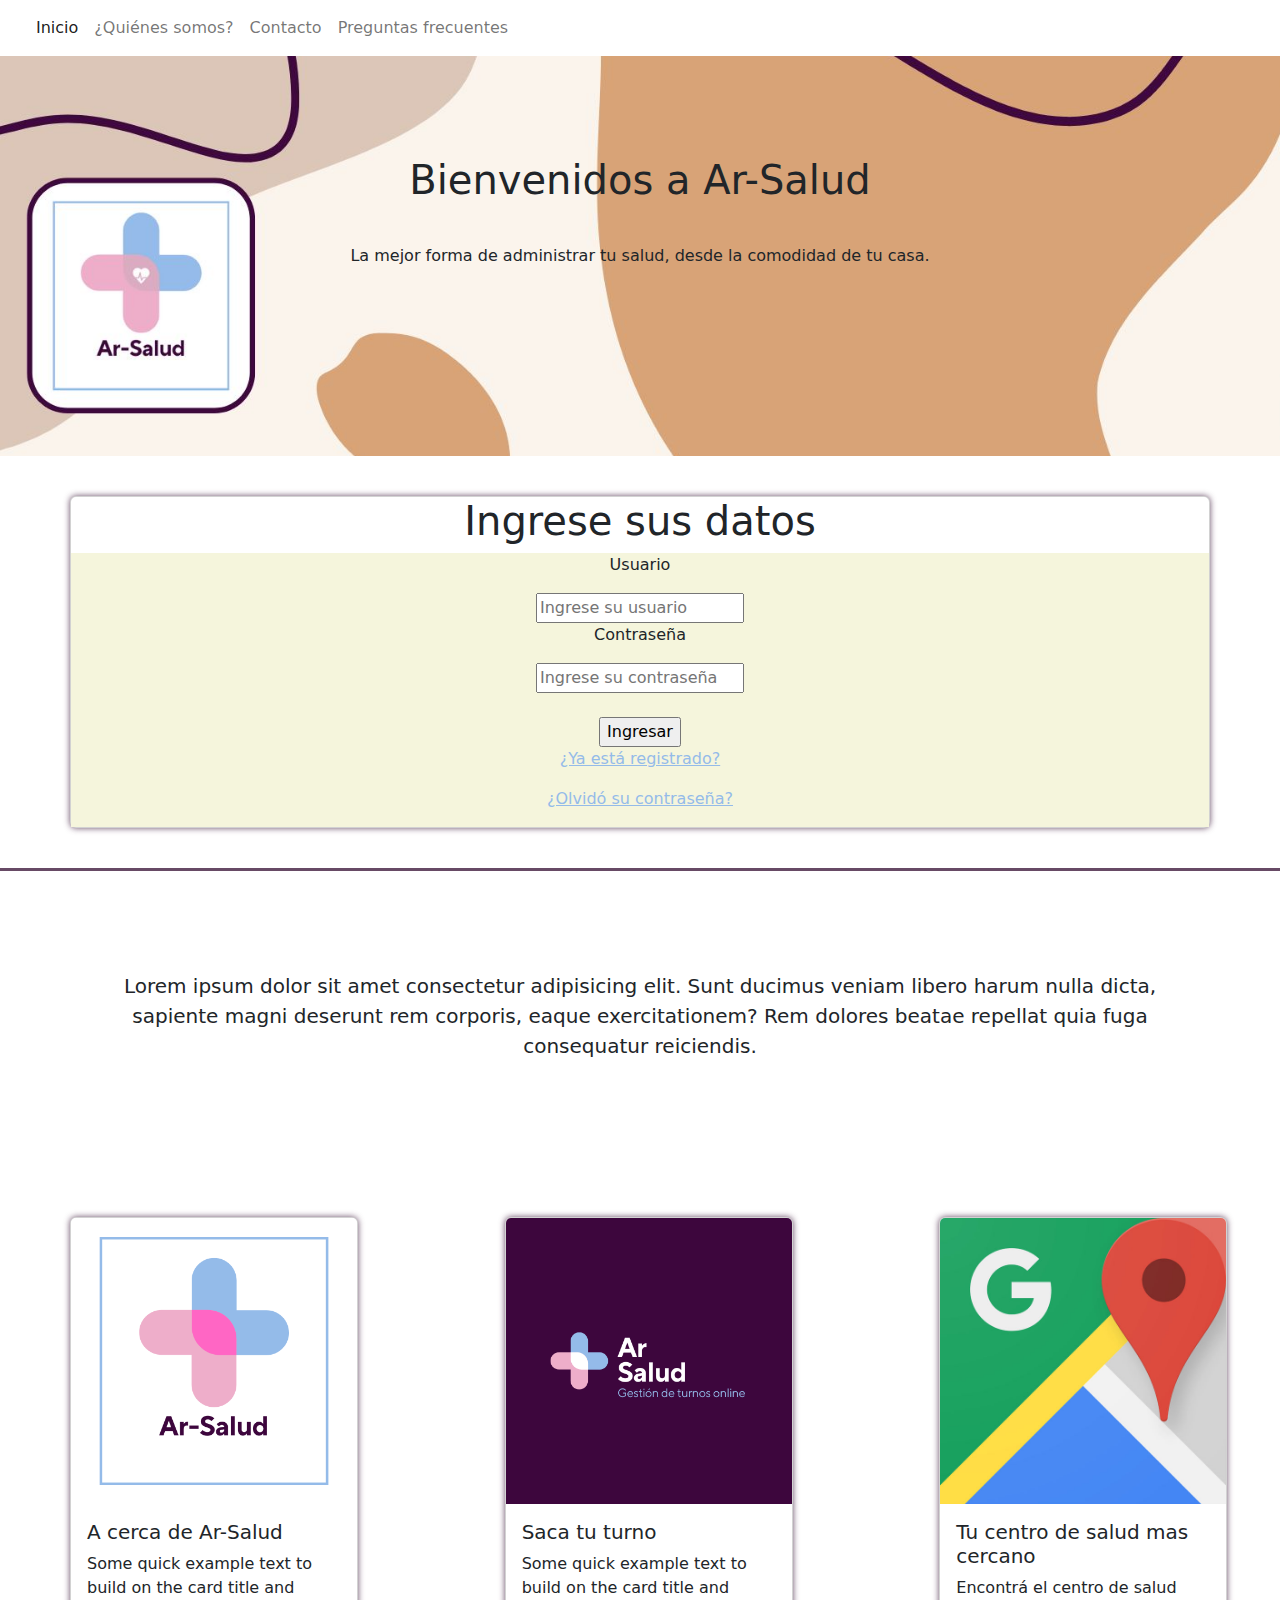
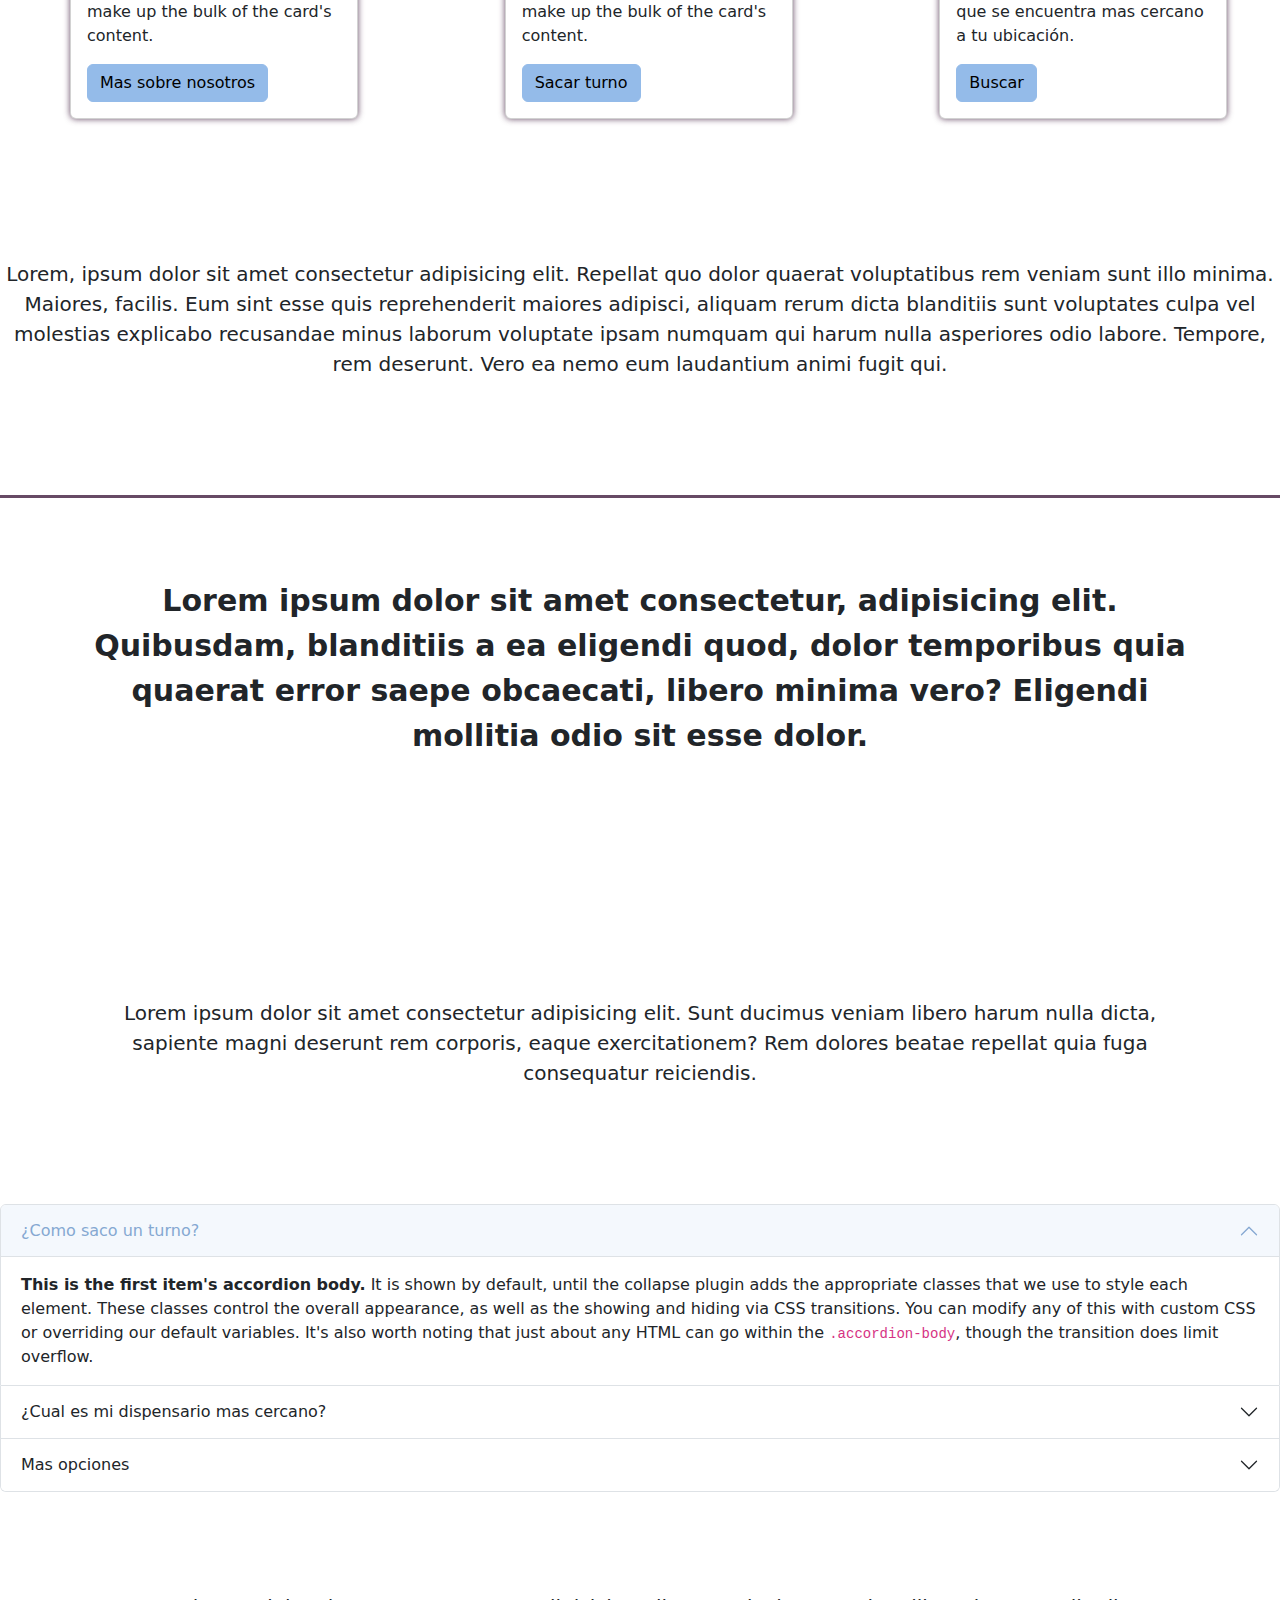
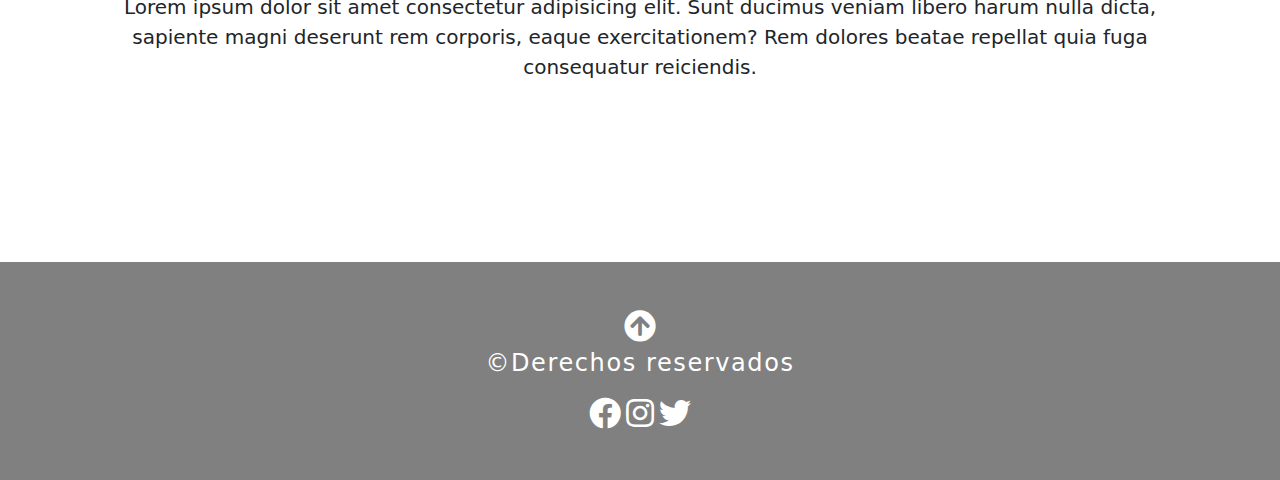
==== Frontend/HTML/main_page.html @ a55530c6 "se ordenaron las carpetas" ====
<!DOCTYPE html>
<html lang="en">
<head>
    <meta charset="UTF-8">
    <meta http-equiv="X-UA-Compatible" content="IE=edge">
    <meta name="viewport" content="width=device-width, initial-scale=1.0">
    <link rel="stylesheet" href="https://cdnjs.cloudflare.com/ajax/libs/font-awesome/5.15.3/css/all.min.css">
    <link rel="stylesheet" href="../CSS/main_page.css">
    <link rel="icon" href="../logo/icon.png">
    <title>Inicio</title>
</head>
<body>

    <nav class="navbar navbar-expand-lg bg-light">
        <div class="container-fluid">
          <a class="navbar-brand" href="#"></a>
          <button class="navbar-toggler" type="button" data-bs-toggle="collapse" data-bs-target="#navbarNavAltMarkup" aria-controls="navbarNavAltMarkup" aria-expanded="false" aria-label="Toggle navigation">
            <span class="navbar-toggler-icon"></span>
          </button>
          <div class="collapse navbar-collapse" id="navbarNavAltMarkup">
            <div class="navbar-nav">
              <a class="nav-link active" aria-current="page" href="#">Inicio</a>
              <a class="nav-link" href="#">¿Quiénes somos?</a>
              <a class="nav-link" href="#">Contacto</a>
              <a class="nav-link" href="#">Preguntas frecuentes</a>
            </div>
          </div>
        </div>
      </nav>

    <div class="imagen_fija">
        <h1 class="welcome">Bienvenidos a Ar-Salud</h1>
        <p class="texto">La mejor forma de administrar tu salud, desde la comodidad de tu casa.</p>
    </div>

    <div id="card" class="card">
      <h1 class="title">Ingrese sus datos</h1>
      <form class="form">
          <p>Usuario</p>
          <input type="text" name="usuario" placeholder="Ingrese su usuario">
          <p>Contraseña</p>
          <input type="text" name="contraseña" placeholder="Ingrese su contraseña">
          <br><br>
          <input class="button" type="submit" value="Ingresar">
          <a href="../HTML/form_registro.html"><p>¿Ya está registrado?</p></a>
          <a href="../HTML/form_recuperacion.html"><p>¿Olvidó su contraseña?</p></a>
        </form>
    </div>

    <div class="card-container">
        <p class="texto-cartas">Lorem ipsum dolor sit amet consectetur adipisicing elit. Sunt ducimus veniam libero harum nulla dicta, sapiente magni deserunt rem corporis, eaque exercitationem? Rem dolores beatae repellat quia fuga consequatur reiciendis.</p>
        <div class="row">
            <div class=" col-lg-4">
                <div class="card" style="width: 18rem;">
                    <img src="../logo/logo3.png" class="card-img-top" alt="...">
                    <div class="card-body">
                      <h5 class="card-title">A cerca de Ar-Salud</h5>
                      <p class="card-text">Some quick example text to build on the card title and make up the bulk of the card's content.</p>
                      <a href="#" class="btn btn-primary">Mas sobre nosotros</a>
                    </div>
                  </div>
            </div>
            <div class="col-lg-4">
             <div class="card" style="width: 18rem;">
               <img src="../logo/logo2.png" class="card-img-top" alt="...">
               <div class="card-body">
                 <h5 class="card-title">Saca tu turno</h5>
                 <p class="card-text">Some quick example text to build on the card title and make up the bulk of the card's content.</p>
                 <a href="#" class="btn btn-primary">Sacar turno</a>
               </div>
             </div>
            </div>
            <div class=" col-lg-4">
                <div class="card" style="width: 18rem;">
                    <img src="../Google-Maps.jpg" class="card-img-top" alt="...">
                    <div class="card-body">
                      <h5 class="card-title">Tu centro de salud mas cercano</h5>
                      <p class="card-text">Encontrá el centro de salud que se encuentra mas cercano a tu ubicación.</p>
                      <a href="#" class="btn btn-primary">Buscar</a>
                    </div>
                  </div>
            </div>
            <p class="texto-cartas">Lorem, ipsum dolor sit amet consectetur adipisicing elit. Repellat quo dolor quaerat voluptatibus rem veniam sunt illo minima. Maiores, facilis. Eum sint esse quis reprehenderit maiores adipisci, aliquam rerum dicta blanditiis sunt voluptates culpa vel molestias explicabo recusandae minus laborum voluptate ipsam numquam qui harum nulla asperiores odio labore. Tempore, rem deserunt. Vero ea nemo eum laudantium animi fugit qui.</p>
        </div>
    </div>

    <div class="advice-container">
        <p class="advice-text">Lorem ipsum dolor sit amet consectetur, adipisicing elit. Quibusdam, blanditiis a ea eligendi quod, dolor temporibus quia quaerat error saepe obcaecati, libero minima vero? Eligendi mollitia odio sit esse dolor.</p>
    </div>

    <div class="info-container">
        <p class="texto-cartas">Lorem ipsum dolor sit amet consectetur adipisicing elit. Sunt ducimus veniam libero harum nulla dicta, sapiente magni deserunt rem corporis, eaque exercitationem? Rem dolores beatae repellat quia fuga consequatur reiciendis.</p>

        <div class="accordion" id="accordionExample">
            <div class="accordion-item">
              <h2 class="accordion-header" id="headingOne">
                <button class="accordion-button" type="button" data-bs-toggle="collapse" data-bs-target="#collapseOne" aria-expanded="true" aria-controls="collapseOne">
                  ¿Como saco un turno?
                </button>
              </h2>
              <div id="collapseOne" class="accordion-collapse collapse show" aria-labelledby="headingOne" data-bs-parent="#accordionExample">
                <div class="accordion-body">
                  <strong>This is the first item's accordion body.</strong> It is shown by default, until the collapse plugin adds the appropriate classes that we use to style each element. These classes control the overall appearance, as well as the showing and hiding via CSS transitions. You can modify any of this with custom CSS or overriding our default variables. It's also worth noting that just about any HTML can go within the <code>.accordion-body</code>, though the transition does limit overflow.
                </div>
              </div>
            </div>
            <div class="accordion-item">
              <h2 class="accordion-header" id="headingTwo">
                <button class="accordion-button collapsed" type="button" data-bs-toggle="collapse" data-bs-target="#collapseTwo" aria-expanded="false" aria-controls="collapseTwo">
                  ¿Cual es mi dispensario mas cercano?
                </button>
              </h2>
              <div id="collapseTwo" class="accordion-collapse collapse" aria-labelledby="headingTwo" data-bs-parent="#accordionExample">
                <div class="accordion-body">
                  <strong>This is the second item's accordion body.</strong> It is hidden by default, until the collapse plugin adds the appropriate classes that we use to style each element. These classes control the overall appearance, as well as the showing and hiding via CSS transitions. You can modify any of this with custom CSS or overriding our default variables. It's also worth noting that just about any HTML can go within the <code>.accordion-body</code>, though the transition does limit overflow.
                </div>
              </div>
            </div>
            <div class="accordion-item">
              <h2 class="accordion-header" id="headingThree">
                <button class="accordion-button collapsed" type="button" data-bs-toggle="collapse" data-bs-target="#collapseThree" aria-expanded="false" aria-controls="collapseThree">
                  Mas opciones
                </button>
              </h2>
              <div id="collapseThree" class="accordion-collapse collapse" aria-labelledby="headingThree" data-bs-parent="#accordionExample">
                <div class="accordion-body">
                  <strong>This is the third item's accordion body.</strong> It is hidden by default, until the collapse plugin adds the appropriate classes that we use to style each element. These classes control the overall appearance, as well as the showing and hiding via CSS transitions. You can modify any of this with custom CSS or overriding our default variables. It's also worth noting that just about any HTML can go within the <code>.accordion-body</code>, though the transition does limit overflow.
                </div>
              </div>
            </div>
          </div>
          <p class="texto-cartas">Lorem ipsum dolor sit amet consectetur adipisicing elit. Sunt ducimus veniam libero harum nulla dicta, sapiente magni deserunt rem corporis, eaque exercitationem? Rem dolores beatae repellat quia fuga consequatur reiciendis.</p>

    </div>
 
    <script src=""></script>

  <footer id="idfooter">
    <div class="copyright"> 
      <a href="#card"><i class="fas fa-arrow-circle-up"></i></a>
      <p>&copy;Derechos reservados</p>

      <div class="contact">
          <a href="" target="_blank"><i class="fab fa-facebook"></i></a>
          <a href="" target="_blank"><i class="fab fa-instagram"></i></a>
          <a href="" target="_blank"><i class="fab fa-twitter"></i></a>
      </div>

    </div>
  </footer>

</body>
</html>
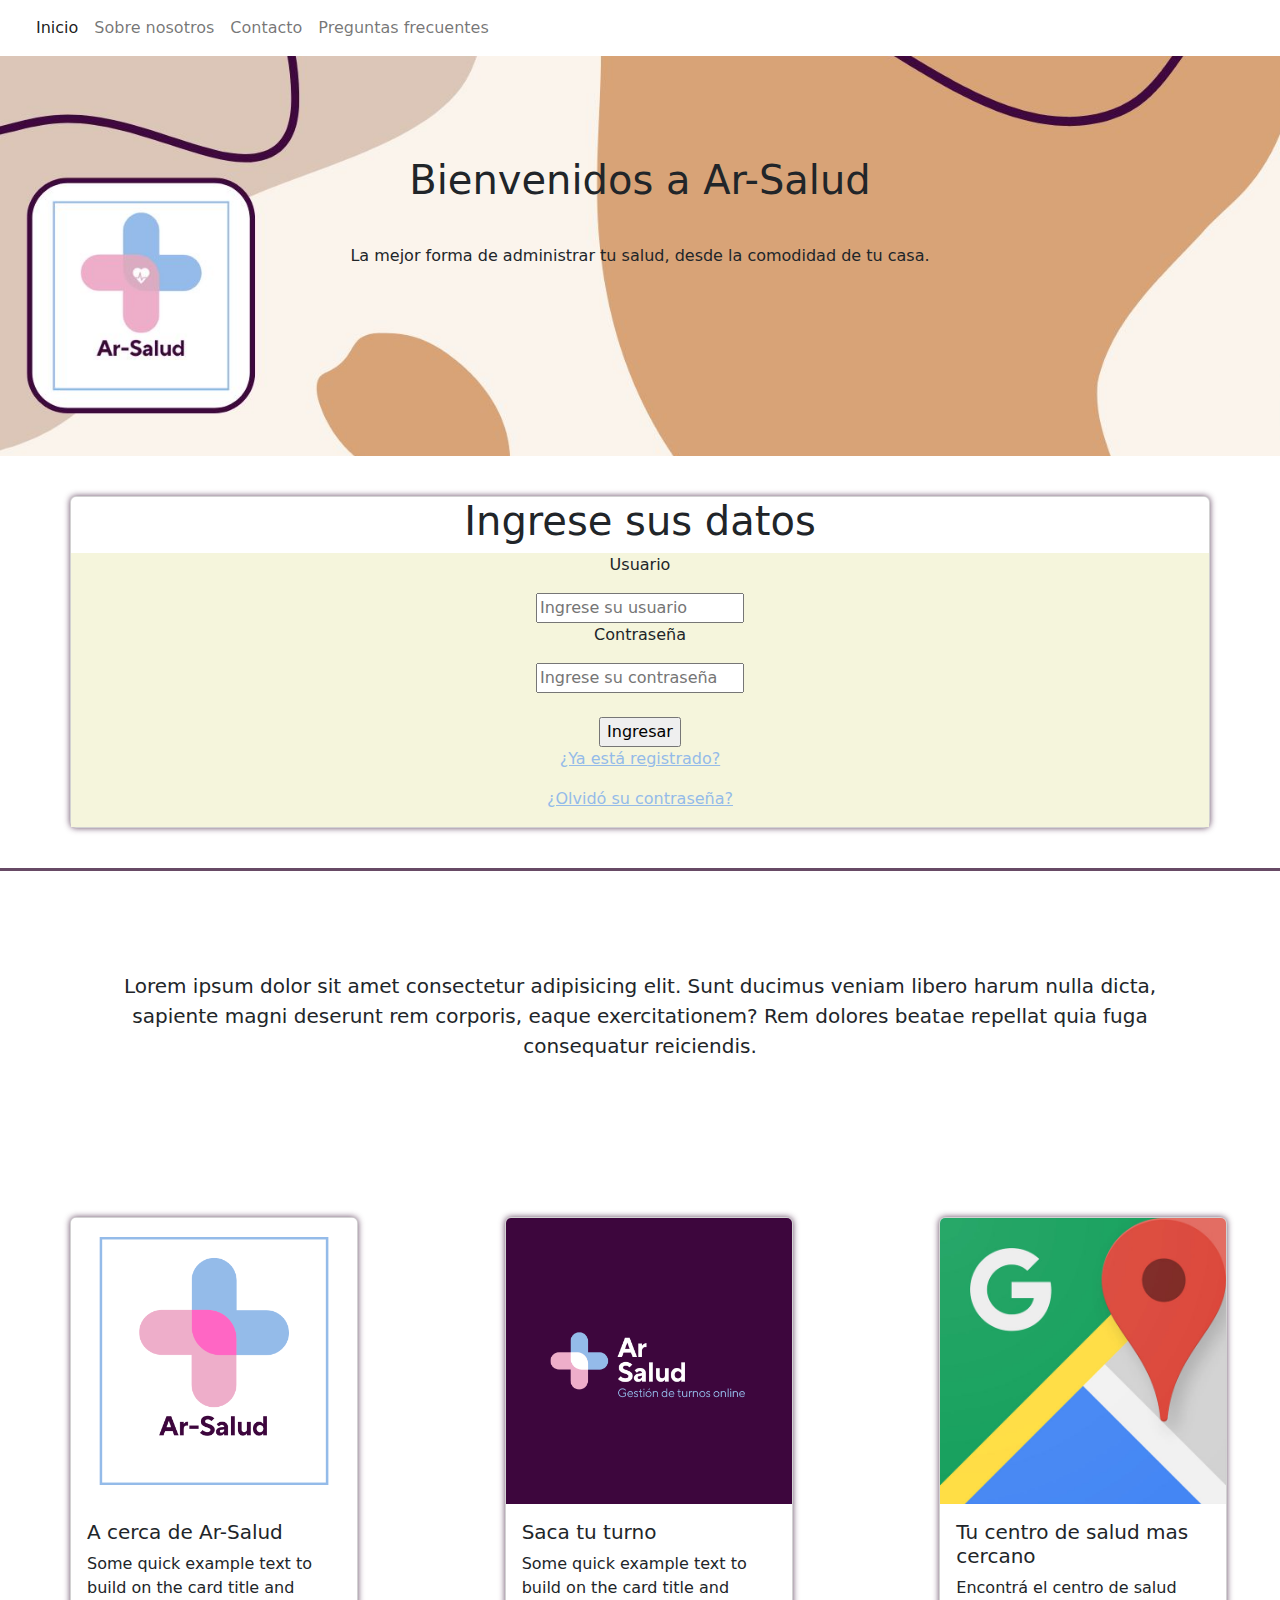
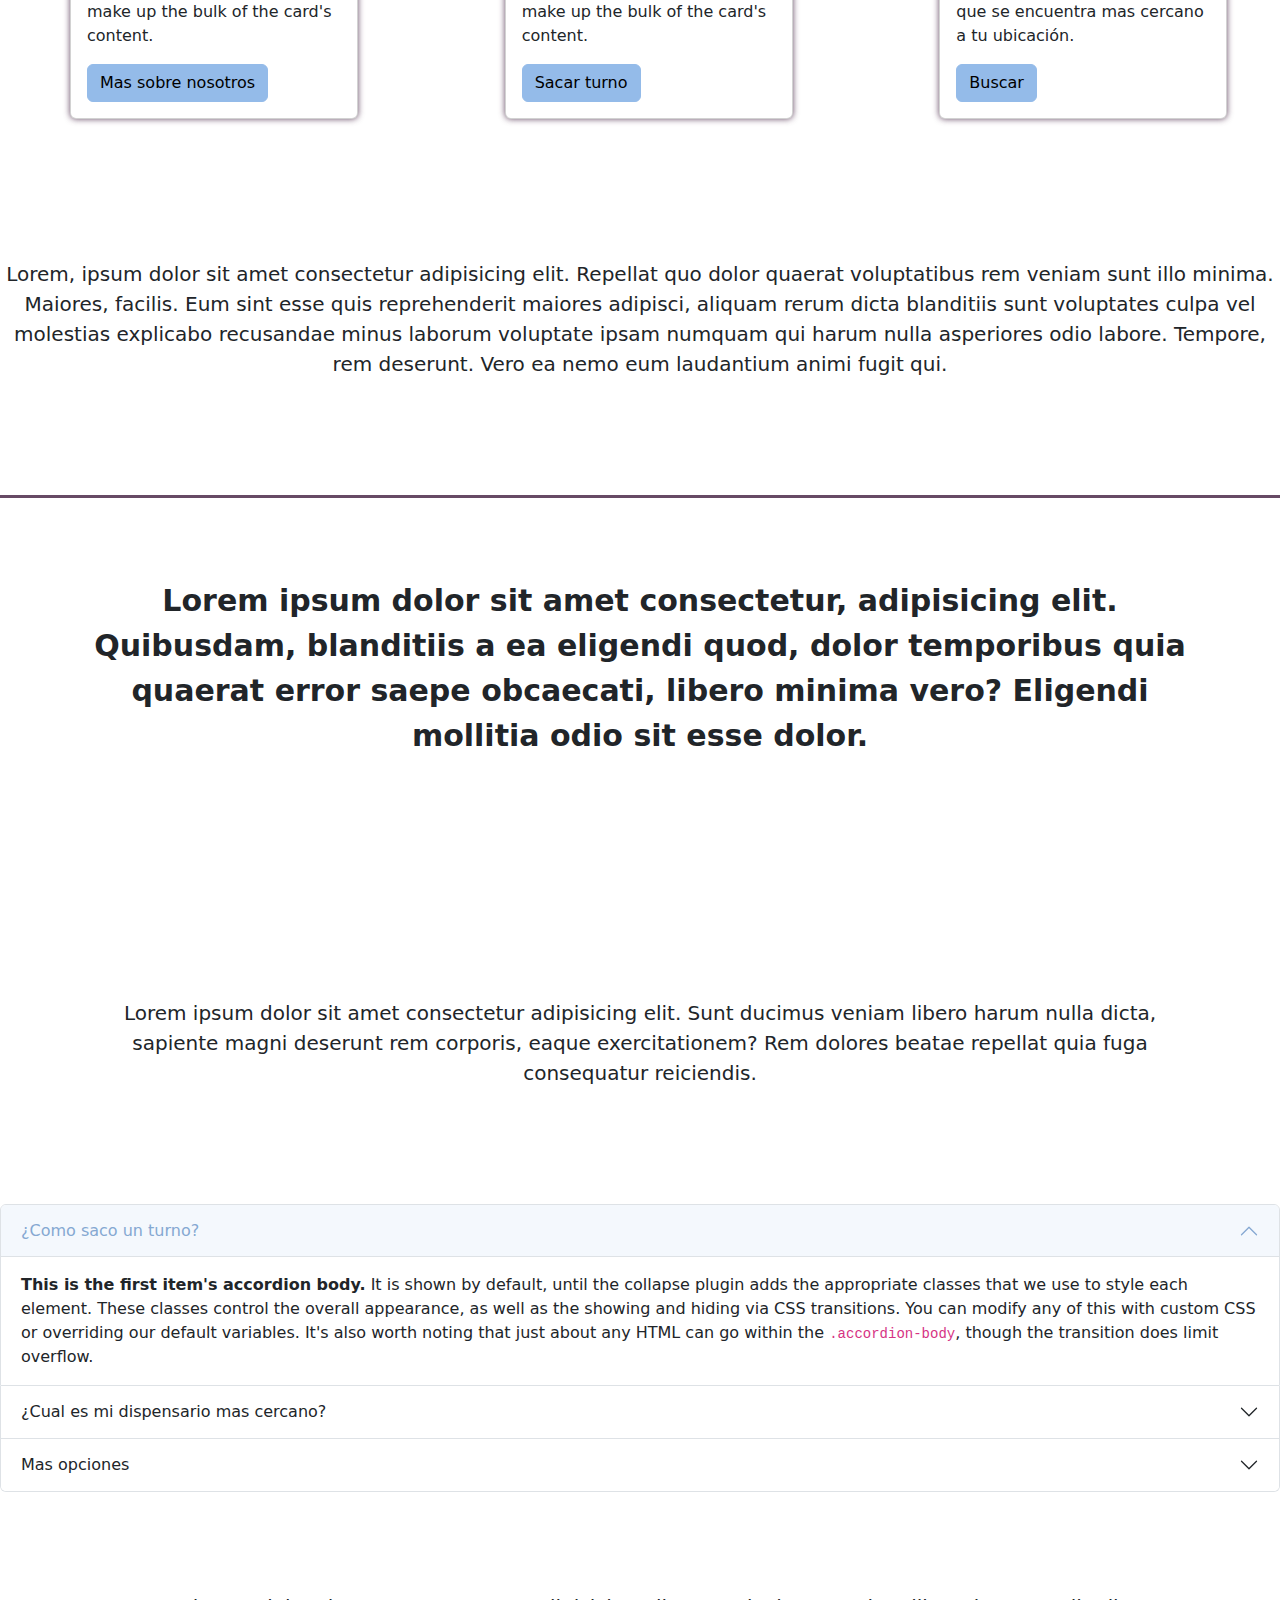
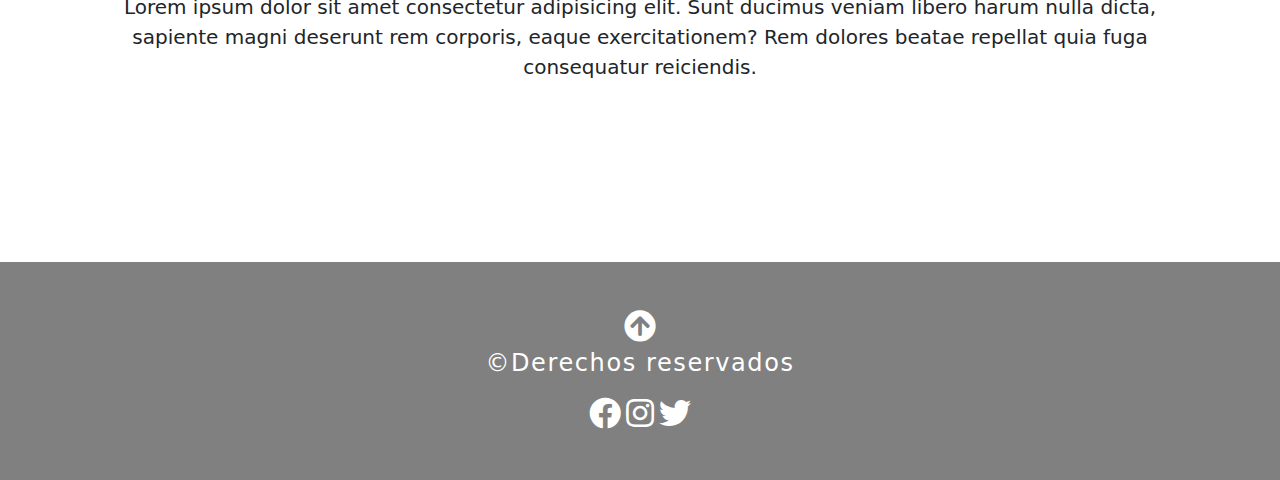
==== commit 626b99d6: "se agregaron el arch js para validacion" ====
--- a/Frontend/HTML/main_page.html
+++ b/Frontend/HTML/main_page.html
@@ -20,7 +20,7 @@
           <div class="collapse navbar-collapse" id="navbarNavAltMarkup">
             <div class="navbar-nav">
               <a class="nav-link active" aria-current="page" href="#">Inicio</a>
-              <a class="nav-link" href="#">¿Quiénes somos?</a>
+              <a class="nav-link" href="#">Sobre nosotros</a>
               <a class="nav-link" href="#">Contacto</a>
               <a class="nav-link" href="#">Preguntas frecuentes</a>
             </div>
@@ -43,7 +43,7 @@
           <br><br>
           <input class="button" type="submit" value="Ingresar">
           <a href="../HTML/form_registro.html"><p>¿Ya está registrado?</p></a>
-          <a href="../HTML/form_recuperacion.html"><p>¿Olvidó su contraseña?</p></a>
+          <a href="../HTML/recuperacion.html"><p>¿Olvidó su contraseña?</p></a>
         </form>
     </div>
 
